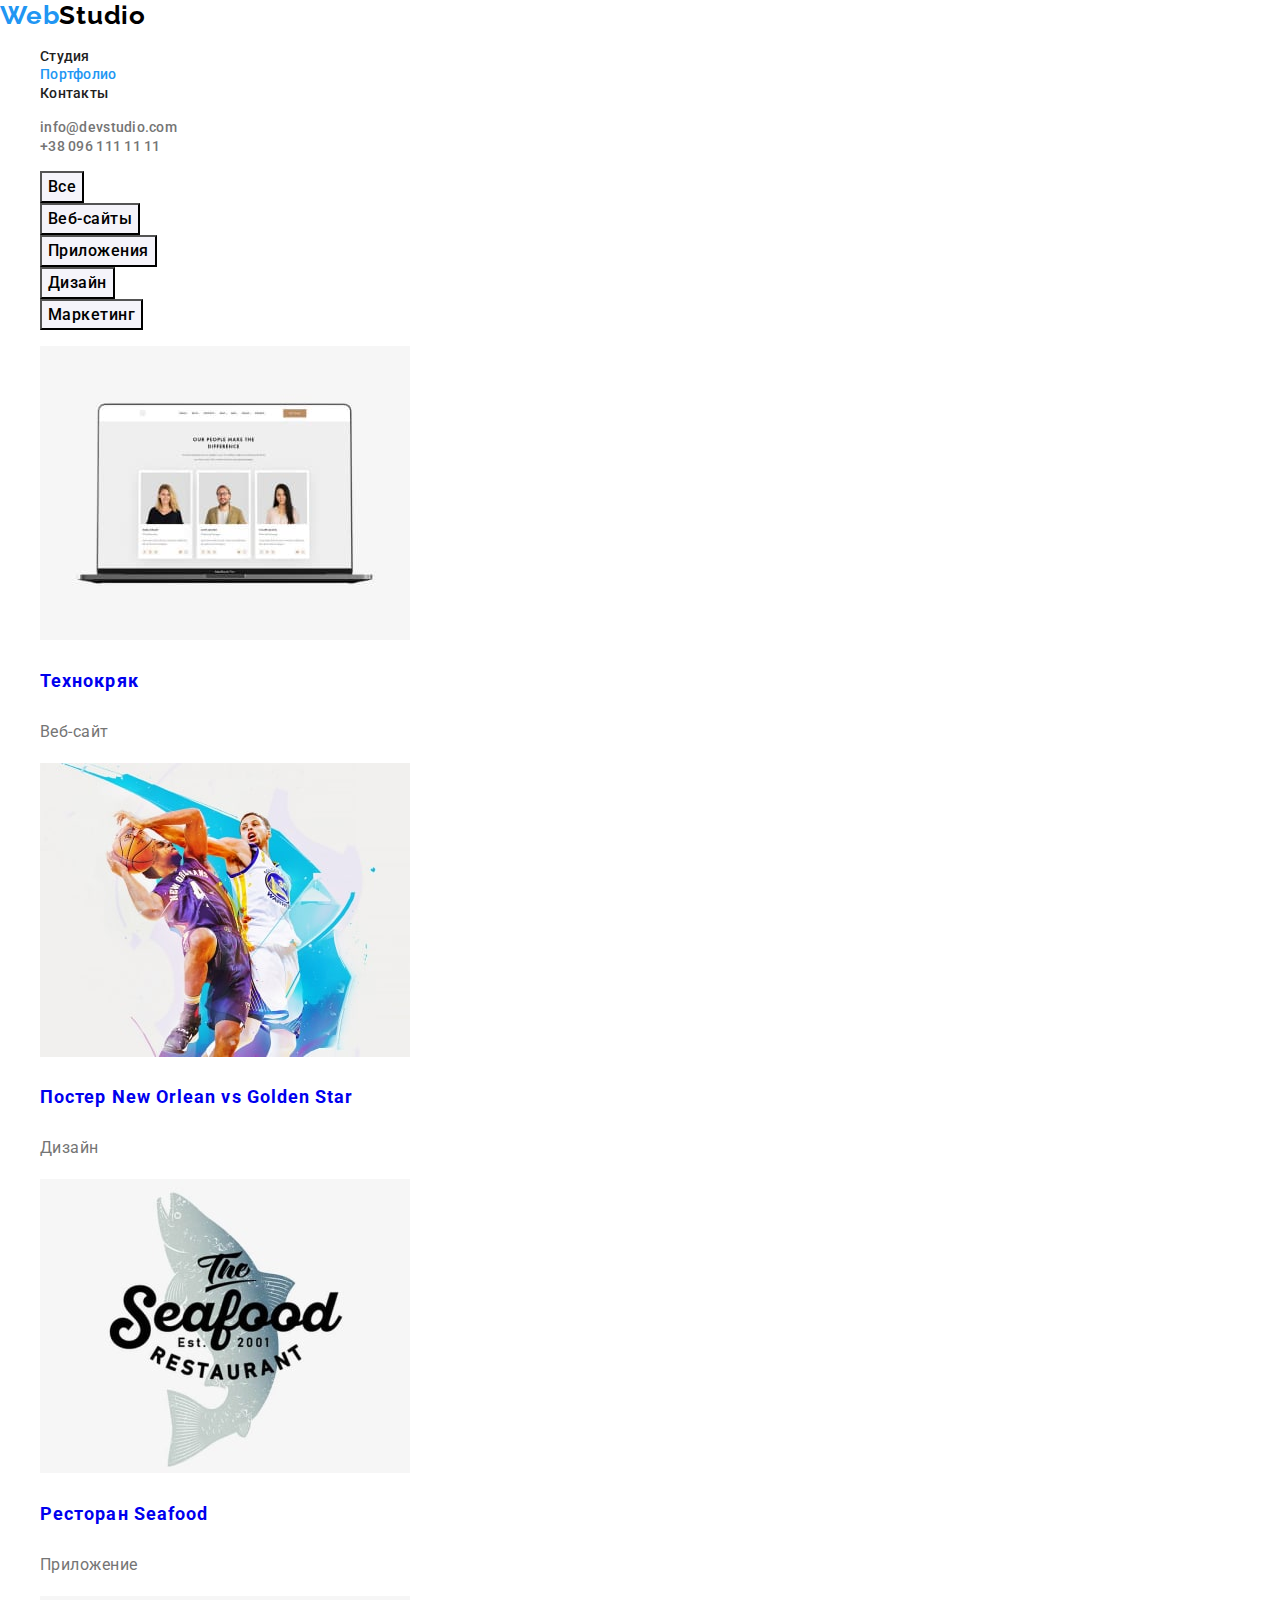
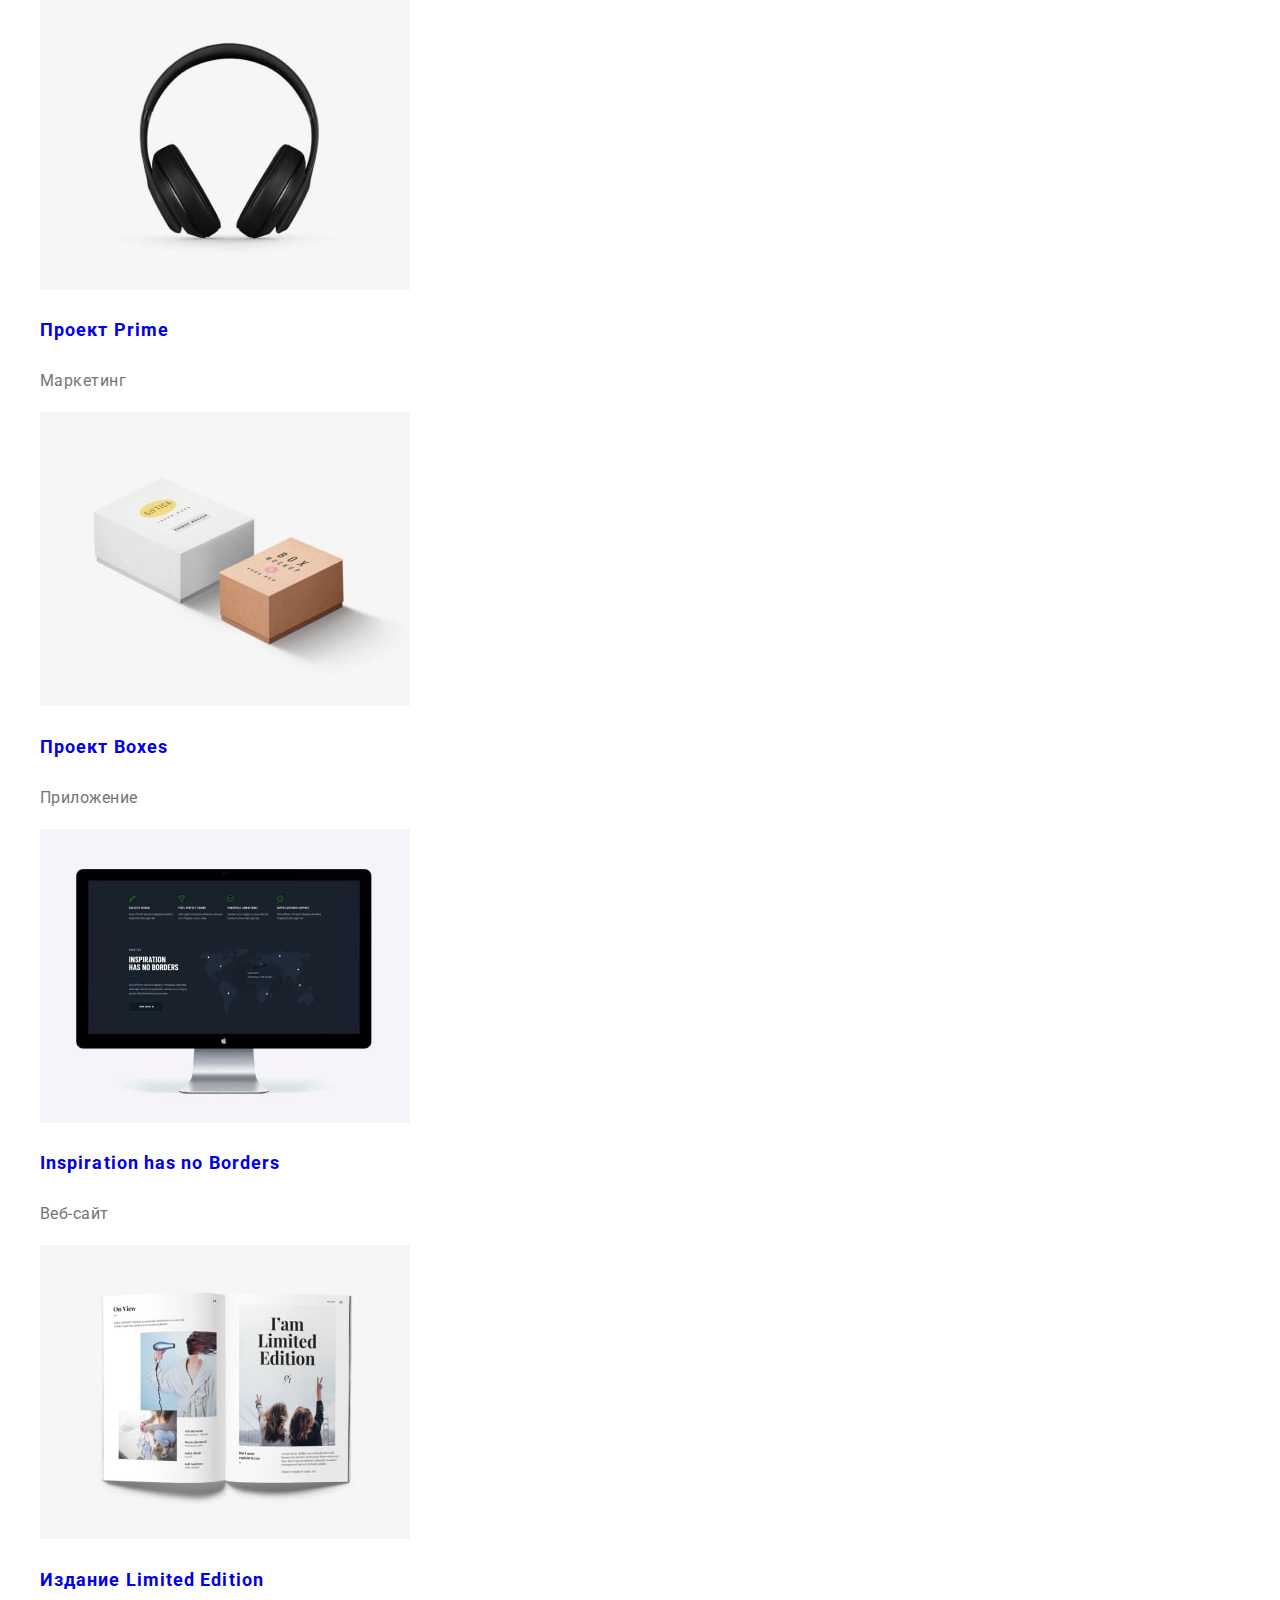
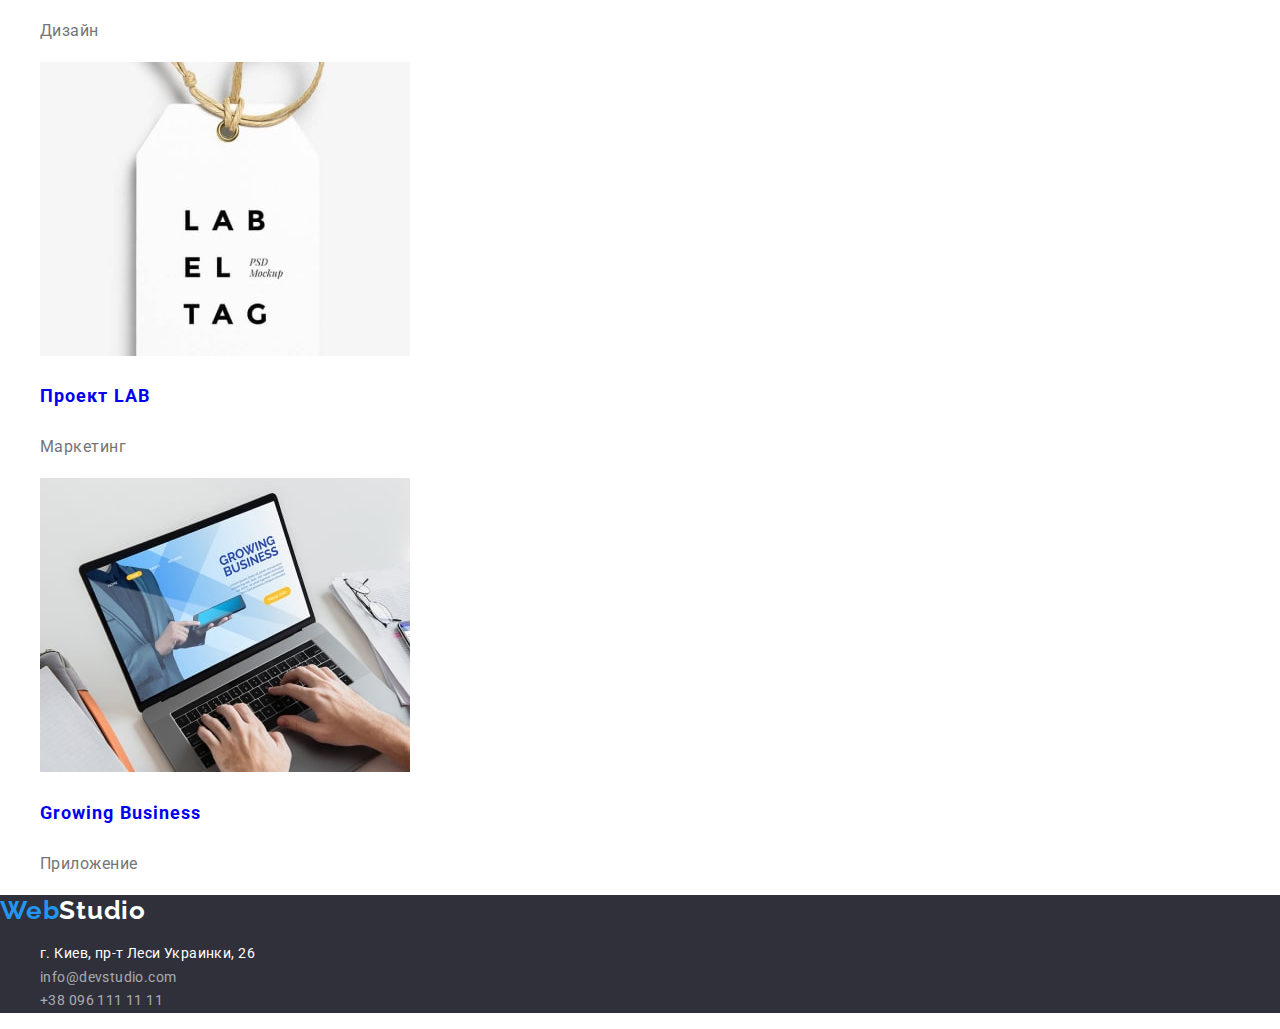
==== portfolio.html @ 2e001776 "add new class" ====
<!DOCTYPE html>
<html lang="ru">
  <head>
    <meta charset="UTF-8" />
    <meta http-equiv="X-UA-Compatible" content="IE=edge" />
    <meta name="viewport" content="width=device-width, initial-scale=1.0" />

    <link rel="preconnect" href="https://fonts.googleapis.com" />
    <link rel="preconnect" href="https://fonts.gstatic.com" crossorigin />
    <title>Document</title>
    <link
      href="https://fonts.googleapis.com/css2?family=Raleway:wght@700&family=Roboto:wght@400;500;700;900&display=swap"
      rel="stylesheet"
    />
    <link rel="stylesheet" href="https://cdnjs.cloudflare.com/ajax/libs/modern-normalize/1.1.0/modern-normalize.min.css">
    <link rel="stylesheet" href="./css/styles.css" />
  </head>
  <body>
    <!--Шапка сайта-->
    <header>
      <nav>
        <a href="" class="logo link">Web<span class="textlogo-black logo">Studio</span> </a>
        <ul class="site-nav list">
          <li><a href="./index.html" class="nav-link link">Студия</a></li>
          <li><a href="./portfolio.html" class="nav-link link current">Портфолио</a></li>
          <li><a href="" class="nav-link link">Контакты</a></li>
        </ul>
      </nav>
      <ul class="list">
        <li>
          <a class="contacts-link link" href="mailto:info@devstudio.com">info@devstudio.com</a>
        </li>
        <li><a class="contacts-link link" href="tel:+380961111111">+38 096 111 11 11</a></li>
      </ul>
    </header>
    <main>
      <!-- WORK -->
      <section class="work">
        <h1 class="visually-hidden">Наше портфолио</h1>
        <h2 class="visually-hidden">Фильтры</h2>
        <ul class="filter-list list">
          <li><button type="button" class="filter-btn">Все</button></li>
          <li><button type="button" class="filter-btn">Веб-сайты</button></li>
          <li><button type="button" class="filter-btn">Приложения</button></li>
          <li><button type="button" class="filter-btn">Дизайн</button></li>
          <li><button type="button" class="filter-btn">Маркетинг</button></li>
        </ul>
        <h2 class="visually-hidden">Меню</h2>
        <ul class="work-list list">
          <li class="work-item">
            <a class="work-link link" href="./portfolio.html">
              <img src="./images/tehno.jpg" alt="технокряк" width="370" height="294" />
              <h3 class="work-pre-title">Технокряк</h3>
              <p class="work-text">Веб-сайт</p>
            </a>
          </li>
          <li class="work-item">
            <a class="work-link link" href="./portfolio.html">
              <img
                src="./images/New-Orlean.jpg"
                alt="Постер New Orlean vs Golden Star"
                width="370"
                height="294"
              />
              <h3 class="work-pre-title">Постер New Orlean vs Golden Star</h3>
              <p class="work-text">Дизайн</p>
            </a>
          </li>
          <li class="work-item">
            <a class="work-link link" href="./portfolio.html">
              <img src="./images/Seafood.jpg" alt="Ресторан Seafood" width="370" height="294" />
              <h3 class="work-pre-title">Ресторан Seafood</h3>
              <p class="work-text">Приложение</p>
            </a>
          </li>
          <li class="work-item">
            <a class="work-link link" href="./portfolio.html">
              <img src="./images/Prime.jpg" alt="Проект Prime" width="370" height="294" />
              <h3 class="work-pre-title">Проект Prime</h3>
              <p class="work-text">Маркетинг</p>
            </a>
          </li>
          <li class="work-item">
            <a class="work-link link" href="./portfolio.html">
              <img src="./images/Boxes.jpg" alt="Проект Boxes" width="370" height="294" />
              <h3 class="work-pre-title">Проект Boxes</h3>
              <p class="work-text">Приложение</p>
            </a>
          </li>
          <li class="work-item">
            <a class="work-link link" href="./portfolio.html">
              <img
                src="./images/Inspiration.jpg"
                alt="Inspiration has no Borders"
                width="370"
                height="294"
              />

              <h3 class="work-pre-title">Inspiration has no Borders</h3>
              <p class="work-text">Веб-сайт</p>
            </a>
          </li>
          <li class="work-item">
            <a class="work-link link" href="./portfolio.html">
              <img
                src="./images/Limited-Edition.jpg"
                alt="Издание Limited Edition"
                width="370"
                height="294"
              />
              <h3 class="work-pre-title">Издание Limited Edition</h3>
              <p class="work-text">Дизайн</p>
            </a>
          </li>
          <li class="work-item">
            <a class="work-link link" href="./portfolio.html"
              ><img src="./images/LAB.jpg" alt="Проект LAB" width="370" height="294" />
              <h3 class="work-pre-title">Проект LAB</h3>
              <p class="work-text">Маркетинг</p></a
            >
          </li>
          <li class="work-item">
            <a class="work-link link" href="./portfolio.html"
              ><img
                src="./images/Growing-Business.jpg"
                alt="Growing Business"
                width="370"
                height="294"
              />
              <h3 class="work-pre-title">Growing Business</h3>
              <p class="work-text">Приложение</p></a
            >
          </li>
        </ul>
      </section>
    </main>
    <!--Футер-->
    <footer class="footer">
      <a href="" class="logo link">Web<span class="textlogo-white logo">Studio</span></a>
      <address>
        <ul class="footer-list list">
          <li>
            <a class="link link-adress" href="https://goo.gl/maps/HgSEHA6W2RSiuSY3A"
              >г. Киев, пр-т Леси Украинки, 26</a
            >
          </li>
          <li>
            <a class="footer-link link" href="mailto:info@devstudio.com">info@devstudio.com</a>
          </li>
          <li><a class="footer-link link" href="tel:+380961111111">+38 096 111 11 11</a></li>
        </ul>
      </address>
    </footer>
  </body>
</html>
---- css/styles.css ----
/* Селекторы, их ранги:
- Универссальный *
- Тег p
- клас .header-link
- Атрибута [href]
- ID #text
- Дети .header > a
- Потомки .header a
- сосед .header+a
- все соседи ниже .header~.header
- .header.link - именно один класс с родителя
----------------------------------------------------*/
/*НАША палитра:
- основной цвет #212121
- вторичный цвет #757575
- вторичный цвет фона белый #F5F4FA
- вторичный цвет фона черный #2F303A
- белый #FFFFFF
- бекграунд акцент #2196F3 */

:root {
  --main-text-color: #212121;
  --link-hover-color: #2196f3;
  --bgc-main-color: #ffffff;
  --bcg-secondary-color: #2f303a;
  --secondary-text-clor: #757575;
  --text-color-white: #ffffff;
}
/* ------------------------Общие селекторы - Утилиты */
html{
  box-sizing: border-box;
}
*,*::before,*::after {
  box-sizing: inherit;
}
body {
  font-family: 'Roboto', 'Raleway', sans-serif;
  font-weight: 400;
  background-color: var(--bgc-main-color);
  color: var(--main-text-color);
  margin: 0;
}
.link {
  text-decoration: none;
}
.list {
  list-style: none;
}
header {
  background-color: var(--bgc-main-color);
}
.visually-hidden {
  position: absolute;
  white-space: nowrap;
  width: 1px;
  height: 1px;
  overflow: hidden;
  border: 0;
  padding: 0;
  clip: rect(0 0 0 0);
  clip-path: inset(50%);
  margin: -1px;
}
/*----------------------------Оформление логотипа */
.logo {
  font-family: 'Raleway', sans-serif;
  font-weight: 700;
  font-size: 26px;
  line-height: 1.19;
  letter-spacing: 0.03em;
  color: #2196f3;
}
.textlogo-black {
  font-family: 'Raleway', sans-serif;
  font-weight: 700;
  font-size: 26px;
  line-height: 1.19;
  letter-spacing: 0.03em;
  color: #000000;
}
.logo:focus {
  color: var(--link-hover-color);
}
/*---------------------- Список навигации сайта */
.site-nav .nav-link,
.contacts-link {
  font-family: 'Roboto', sans-serif;
  font-weight: 500;
  font-size: 14px;
  line-height: 1.14;
  letter-spacing: 0.02em;
  color: #212121;
}
.contacts-link {
  color: var(--secondary-text-clor);
}
.site-nav .nav-link:hover,
.site-nav .nav-link:focus,
.contacts-link:hover,
.contacts-link:focus {
  color: var(--link-hover-color);
}
.site-nav .nav-link.current {
  color: var(--link-hover-color);
}

/*--------------------------Main Блок Герой */
.hero {
  background-color: var(--bcg-secondary-color);
}
.hero-title {
  font-weight: 900;
  font-size: 44px;
  line-height: 1.36;
  text-align: center;
  letter-spacing: 0.06em;
  text-transform: uppercase;
  color: var(--text-color-white);
}
.hero-btn {
  display: inline-block;
  font-family: inherit;
  font-weight: 700;
  font-size: 16px;
  line-height: 1.87;
  background-color: #2196f3;
  color: var(--text-color-white);
  cursor: pointer;
  border-radius: 4px;
  padding: 10px 32px;
  min-width: 200px;
  text-align: center;
  border: 1px solid transparent;
}
/*---------------------- Секция "Чем мы занимаемся?*/
.about {
  background-color: var(--bgc-main-color);
  color: var(--main-text-color);
}
.about-title {
  font-family: 'Roboto', sans-serif;
  font-weight: 700;
  font-size: 14px;
  line-height: 1.14;
  letter-spacing: 0.03em;
  text-transform: uppercase;
}
.about-title + p {
  font-family: 'Roboto', sans-serif;
  font-size: 14px;
  line-height: 1.71;
  letter-spacing: 0.03em;
  color: var(--secondary-text-clor);
}
.subtitle-about {
  font-family: 'Roboto';
  font-weight: 700;
  font-size: 36px;
  line-height: 1.16;
  text-align: center;
  letter-spacing: 0.03em;
}
/*--------------------------Секция Команда */
.team {
  background-color: #f5f4fa;
  color: var(--main-text-color);
}
.team-title {
  font-family: 'Roboto';
  font-weight: 700;
  font-size: 36px;
  line-height: 1.16;
  text-align: center;
  letter-spacing: 0.03em;
}
.name,
.name + p {
  font-family: 'Roboto';
  font-weight: 500;
  font-size: 16px;
  line-height: 1.18;
  text-align: center;
  letter-spacing: 0.03em;
}
.name + p {
  color: var(--secondary-text-clor);
}
/*---------------------Футер--------------------- */
.textlogo-white {
  color: #ffffff;
}
.footer {
  background-color: var(--bcg-secondary-color);
  color: var(--bgc-main-color);
  text-decoration: none;
}
.footer-list a {
  text-decoration: none;
  font-family: 'Roboto';
  font-style: normal;
  font-size: 14px;
  line-height: 1.71;
  letter-spacing: 0.03em;
  color: var(--text-color-white);
}
.footer-list .footer-link {
  color: rgba(255, 255, 255, 0.6);
}
.footer-link:hover,
.footer-link:focus,
.link-adress:hover {
  color: var(--link-hover-color);
}
/* ----------------portfolio.html--------------- */
.work {
  font-family: 'Roboto', sans-serif;
  background-color: var(--bgc-main-color);
  color: var(--main-text-color);
}
.filter-btn {
  font-family: inherit;
  font-weight: 500;
  font-size: 16px;
  line-height: 1.62;
  text-align: center;
  letter-spacing: 0.03em;
  background-color: #f5f4fa;
  cursor: pointer;
}
.filter-btn:focus,
.filter-btn:hover {
  background-color: var(--link-hover-color);
  color: var(--bgc-main-color);
}
.work-link:hover,
.work-link:focus {
  color: var(--link-hover-color);
}
.work-pre-title {
  font-family: 'Roboto';
  font-weight: 700;
  font-size: 18px;
  line-height: 2;
  letter-spacing: 0.06em;
}
.work-text {
  font-family: 'Roboto';
  font-size: 16px;
  line-height: 1.88;
  letter-spacing: 0.03em;
  color: var(--secondary-text-clor);
}
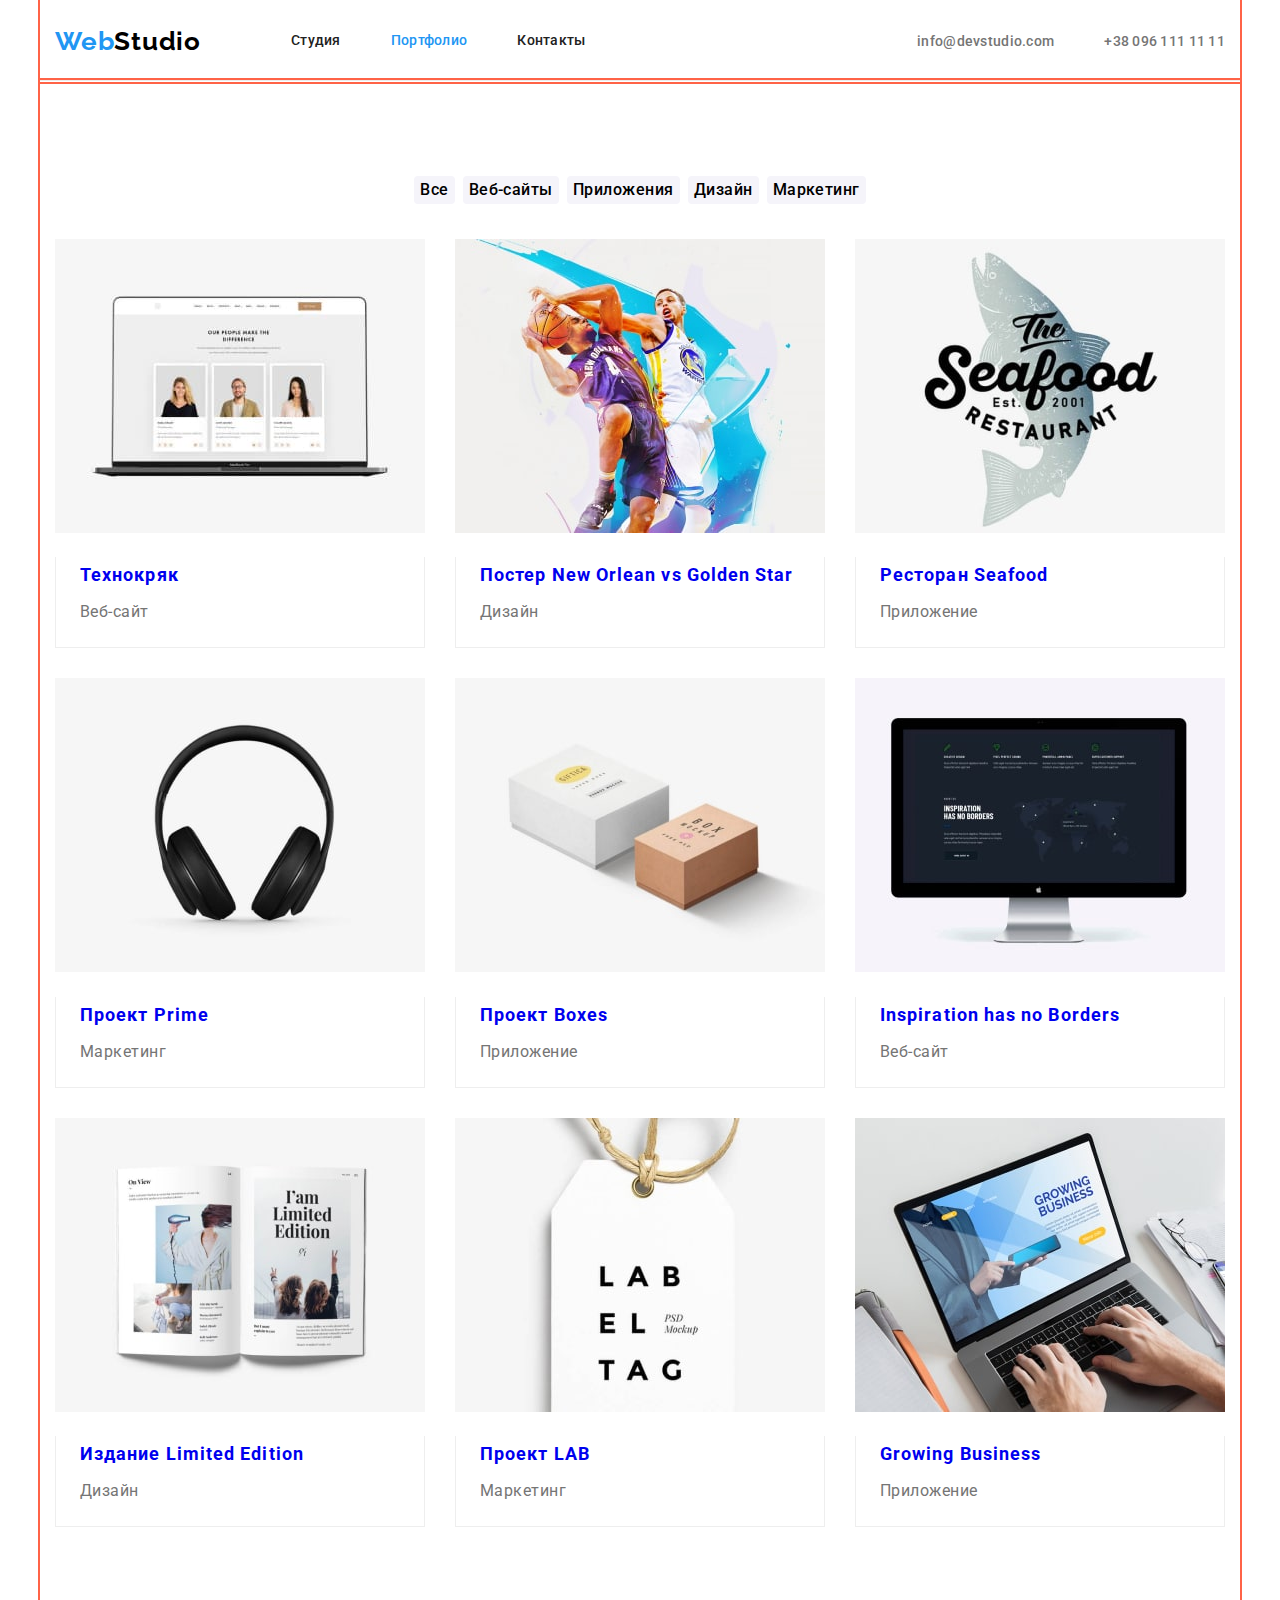
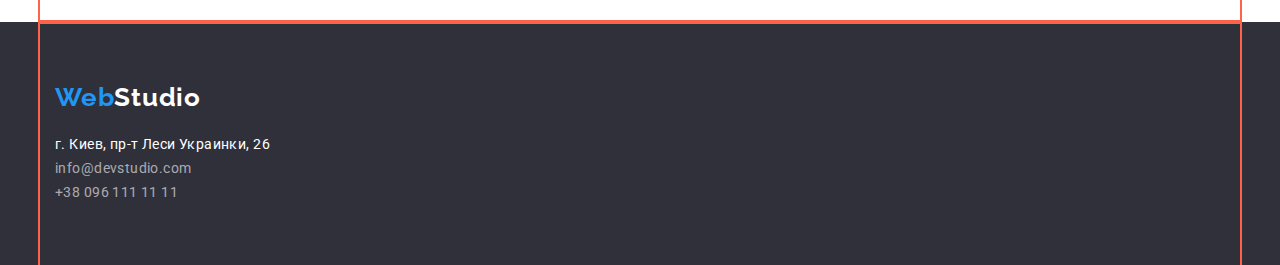
==== commit 0ed21f74: "HomeWork 3" ====
--- a/portfolio.html
+++ b/portfolio.html
@@ -12,144 +12,213 @@
       href="https://fonts.googleapis.com/css2?family=Raleway:wght@700&family=Roboto:wght@400;500;700;900&display=swap"
       rel="stylesheet"
     />
-    <link rel="stylesheet" href="https://cdnjs.cloudflare.com/ajax/libs/modern-normalize/1.1.0/modern-normalize.min.css">
+    <link
+      rel="stylesheet"
+      href="https://cdnjs.cloudflare.com/ajax/libs/modern-normalize/1.1.0/modern-normalize.min.css"
+    />
     <link rel="stylesheet" href="./css/styles.css" />
   </head>
   <body>
     <!--Шапка сайта-->
     <header>
-      <nav>
-        <a href="" class="logo link">Web<span class="textlogo-black logo">Studio</span> </a>
-        <ul class="site-nav list">
-          <li><a href="./index.html" class="nav-link link">Студия</a></li>
-          <li><a href="./portfolio.html" class="nav-link link current">Портфолио</a></li>
-          <li><a href="" class="nav-link link">Контакты</a></li>
+      <div class="conteiner">
+        <nav class="nav-conteiner">
+          <a href="" class="logo link">Web<span class="textlogo-black logo">Studio</span> </a>
+          <ul class="site-nav list">
+            <li class="item"><a href="./index.html" class="nav-link link">Студия</a></li>
+            <li class="item">
+              <a href="./portfolio.html" class="nav-link link current">Портфолио</a>
+            </li>
+            <li class="item"><a href="" class="nav-link link">Контакты</a></li>
+          </ul>
+        </nav>
+        <ul class="contact-list list">
+          <li class="item">
+            <a class="contacts-link link" href="mailto:info@devstudio.com">info@devstudio.com</a>
+          </li>
+          <li class="item">
+            <a class="contacts-link link" href="tel:+380961111111">+38 096 111 11 11</a>
+          </li>
         </ul>
-      </nav>
-      <ul class="list">
-        <li>
-          <a class="contacts-link link" href="mailto:info@devstudio.com">info@devstudio.com</a>
-        </li>
-        <li><a class="contacts-link link" href="tel:+380961111111">+38 096 111 11 11</a></li>
-      </ul>
+      </div>
     </header>
     <main>
       <!-- WORK -->
-      <section class="work">
-        <h1 class="visually-hidden">Наше портфолио</h1>
-        <h2 class="visually-hidden">Фильтры</h2>
-        <ul class="filter-list list">
-          <li><button type="button" class="filter-btn">Все</button></li>
-          <li><button type="button" class="filter-btn">Веб-сайты</button></li>
-          <li><button type="button" class="filter-btn">Приложения</button></li>
-          <li><button type="button" class="filter-btn">Дизайн</button></li>
-          <li><button type="button" class="filter-btn">Маркетинг</button></li>
-        </ul>
-        <h2 class="visually-hidden">Меню</h2>
-        <ul class="work-list list">
-          <li class="work-item">
-            <a class="work-link link" href="./portfolio.html">
-              <img src="./images/tehno.jpg" alt="технокряк" width="370" height="294" />
-              <h3 class="work-pre-title">Технокряк</h3>
-              <p class="work-text">Веб-сайт</p>
-            </a>
-          </li>
-          <li class="work-item">
-            <a class="work-link link" href="./portfolio.html">
-              <img
-                src="./images/New-Orlean.jpg"
-                alt="Постер New Orlean vs Golden Star"
-                width="370"
-                height="294"
-              />
-              <h3 class="work-pre-title">Постер New Orlean vs Golden Star</h3>
-              <p class="work-text">Дизайн</p>
-            </a>
-          </li>
-          <li class="work-item">
-            <a class="work-link link" href="./portfolio.html">
-              <img src="./images/Seafood.jpg" alt="Ресторан Seafood" width="370" height="294" />
-              <h3 class="work-pre-title">Ресторан Seafood</h3>
-              <p class="work-text">Приложение</p>
-            </a>
-          </li>
-          <li class="work-item">
-            <a class="work-link link" href="./portfolio.html">
-              <img src="./images/Prime.jpg" alt="Проект Prime" width="370" height="294" />
-              <h3 class="work-pre-title">Проект Prime</h3>
-              <p class="work-text">Маркетинг</p>
-            </a>
-          </li>
-          <li class="work-item">
-            <a class="work-link link" href="./portfolio.html">
-              <img src="./images/Boxes.jpg" alt="Проект Boxes" width="370" height="294" />
-              <h3 class="work-pre-title">Проект Boxes</h3>
-              <p class="work-text">Приложение</p>
-            </a>
-          </li>
-          <li class="work-item">
-            <a class="work-link link" href="./portfolio.html">
-              <img
-                src="./images/Inspiration.jpg"
-                alt="Inspiration has no Borders"
-                width="370"
-                height="294"
-              />
+      <section class="work section">
+        <div class="conteiner">
+          <h1 class="visually-hidden">Наше портфолио</h1>
+          <h2 class="visually-hidden">Фильтры</h2>
+          <ul class="filter-list list">
+            <li class="filter-item"><button type="button" class="filter-btn">Все</button></li>
+            <li class="filter-item"><button type="button" class="filter-btn">Веб-сайты</button></li>
+            <li class="filter-item">
+              <button type="button" class="filter-btn">Приложения</button>
+            </li>
+            <li class="filter-item"><button type="button" class="filter-btn">Дизайн</button></li>
+            <li class="filter-item"><button type="button" class="filter-btn">Маркетинг</button></li>
+          </ul>
+          <h2 class="visually-hidden">Меню</h2>
+          <ul class="work-list list">
+            <li class="work-item">
+              <a class="work-link link" href="./portfolio.html">
+                <img
+                  class="work-img"
+                  src="./images/tehno.jpg"
+                  alt="технокряк"
+                  width="370"
+                  height="294"
+                />
+                <div class="work-border">
+                  <h3 class="work-pre-title">Технокряк</h3>
+                  <p class="work-text">Веб-сайт</p>
+                </div>
+              </a>
+            </li>
+            <li class="work-item">
+              <a class="work-link link" href="./portfolio.html">
+                <img
+                  class="work-img"
+                  src="./images/New-Orlean.jpg"
+                  alt="Постер New Orlean vs Golden Star"
+                  width="370"
+                  height="294"
+                />
+                <div class="work-border">
+                  <h3 class="work-pre-title">Постер New Orlean vs Golden Star</h3>
+                  <p class="work-text">Дизайн</p>
+                </div>
+              </a>
+            </li>
+            <li class="work-item">
+              <a class="work-link link" href="./portfolio.html">
+                <img
+                  class="work-img"
+                  src="./images/Seafood.jpg"
+                  alt="Ресторан Seafood"
+                  width="370"
+                  height="294"
+                />
+                <div class="work-border">
+                  <h3 class="work-pre-title">Ресторан Seafood</h3>
+                  <p class="work-text">Приложение</p>
+                </div>
+              </a>
+            </li>
+            <li class="work-item">
+              <a class="work-link link" href="./portfolio.html">
+                <img
+                  class="work-img"
+                  src="./images/Prime.jpg"
+                  alt="Проект Prime"
+                  width="370"
+                  height="294"
+                />
+                <div class="work-border">
+                  <h3 class="work-pre-title">Проект Prime</h3>
+                  <p class="work-text">Маркетинг</p>
+                </div>
+              </a>
+            </li>
+            <li class="work-item">
+              <a class="work-link link" href="./portfolio.html">
+                <img
+                  class="work-img"
+                  src="./images/Boxes.jpg"
+                  alt="Проект Boxes"
+                  width="370"
+                  height="294"
+                />
+                <div class="work-border">
+                  <h3 class="work-pre-title">Проект Boxes</h3>
+                  <p class="work-text">Приложение</p>
+                </div>
+              </a>
+            </li>
+            <li class="work-item">
+              <a class="work-link link" href="./portfolio.html">
+                <img
+                  class="work-img"
+                  src="./images/Inspiration.jpg"
+                  alt="Inspiration has no Borders"
+                  width="370"
+                  height="294"
+                />
 
-              <h3 class="work-pre-title">Inspiration has no Borders</h3>
-              <p class="work-text">Веб-сайт</p>
-            </a>
-          </li>
-          <li class="work-item">
-            <a class="work-link link" href="./portfolio.html">
-              <img
-                src="./images/Limited-Edition.jpg"
-                alt="Издание Limited Edition"
-                width="370"
-                height="294"
-              />
-              <h3 class="work-pre-title">Издание Limited Edition</h3>
-              <p class="work-text">Дизайн</p>
-            </a>
-          </li>
-          <li class="work-item">
-            <a class="work-link link" href="./portfolio.html"
-              ><img src="./images/LAB.jpg" alt="Проект LAB" width="370" height="294" />
-              <h3 class="work-pre-title">Проект LAB</h3>
-              <p class="work-text">Маркетинг</p></a
-            >
-          </li>
-          <li class="work-item">
-            <a class="work-link link" href="./portfolio.html"
-              ><img
-                src="./images/Growing-Business.jpg"
-                alt="Growing Business"
-                width="370"
-                height="294"
-              />
-              <h3 class="work-pre-title">Growing Business</h3>
-              <p class="work-text">Приложение</p></a
-            >
-          </li>
-        </ul>
+                <div class="work-border">
+                  <h3 class="work-pre-title">Inspiration has no Borders</h3>
+                  <p class="work-text">Веб-сайт</p>
+                </div>
+              </a>
+            </li>
+            <li class="work-item">
+              <a class="work-link link" href="./portfolio.html">
+                <img
+                  class="work-img"
+                  src="./images/Limited-Edition.jpg"
+                  alt="Издание Limited Edition"
+                  width="370"
+                  height="294"
+                />
+                <div class="work-border">
+                  <h3 class="work-pre-title">Издание Limited Edition</h3>
+                  <p class="work-text">Дизайн</p>
+                </div>
+              </a>
+            </li>
+            <li class="work-item">
+              <a class="work-link link" href="./portfolio.html"
+                ><img
+                  class="work-img"
+                  src="./images/LAB.jpg"
+                  alt="Проект LAB"
+                  width="370"
+                  height="294"
+                />
+                <div class="work-border">
+                  <h3 class="work-pre-title">Проект LAB</h3>
+                  <p class="work-text">Маркетинг</p>
+                </div>
+              </a>
+            </li>
+            <li class="work-item">
+              <a class="work-link link" href="./portfolio.html"
+                ><img
+                  class="work-img"
+                  src="./images/Growing-Business.jpg"
+                  alt="Growing Business"
+                  width="370"
+                  height="294"
+                />
+                <div class="work-border">
+                  <h3 class="work-pre-title">Growing Business</h3>
+                  <p class="work-text">Приложение</p>
+                </div>
+              </a>
+            </li>
+          </ul>
+        </div>
       </section>
     </main>
     <!--Футер-->
     <footer class="footer">
-      <a href="" class="logo link">Web<span class="textlogo-white logo">Studio</span></a>
-      <address>
-        <ul class="footer-list list">
-          <li>
-            <a class="link link-adress" href="https://goo.gl/maps/HgSEHA6W2RSiuSY3A"
-              >г. Киев, пр-т Леси Украинки, 26</a
-            >
-          </li>
-          <li>
-            <a class="footer-link link" href="mailto:info@devstudio.com">info@devstudio.com</a>
-          </li>
-          <li><a class="footer-link link" href="tel:+380961111111">+38 096 111 11 11</a></li>
-        </ul>
-      </address>
+      <div class="conteiner">
+        <a href="" class="logo link footer-logo"
+          >Web<span class="textlogo-white logo">Studio</span></a
+        >
+        <address class="footer-adress">
+          <ul class="footer-list list">
+            <li>
+              <a class="link-adress link" href="https://goo.gl/maps/HgSEHA6W2RSiuSY3A"
+                >г. Киев, пр-т Леси Украинки, 26</a
+              >
+            </li>
+            <li>
+              <a class="footer-link link" href="mailto:info@devstudio.com">info@devstudio.com</a>
+            </li>
+            <li><a class="footer-link link" href="tel:+380961111111">+38 096 111 11 11</a></li>
+          </ul>
+        </address>
+      </div>
     </footer>
   </body>
 </html>
--- a/css/styles.css
+++ b/css/styles.css
@@ -25,12 +25,27 @@
   --bcg-secondary-color: #2f303a;
   --secondary-text-clor: #757575;
   --text-color-white: #ffffff;
+  --work-border-color: 1px solid #eeeeee;
 }
 /* ------------------------Общие селекторы - Утилиты */
-html{
+html {
   box-sizing: border-box;
 }
-*,*::before,*::after {
+h1,
+h2,
+h3,
+h4,
+h5,
+h6,
+ul,
+ol,
+p {
+  margin: 0;
+  padding: 0;
+}
+*,
+*::before,
+*::after {
   box-sizing: inherit;
 }
 body {
@@ -38,16 +53,20 @@
   font-weight: 400;
   background-color: var(--bgc-main-color);
   color: var(--main-text-color);
-  margin: 0;
+  margin: 0 auto;
+  max-width: 1600px;
 }
 .link {
   text-decoration: none;
 }
 .list {
   list-style: none;
+  padding: 0;
+  margin: 0;
 }
 header {
   background-color: var(--bgc-main-color);
+  height: 80px;
 }
 .visually-hidden {
   position: absolute;
@@ -61,7 +80,17 @@
   clip-path: inset(50%);
   margin: -1px;
 }
-/*----------------------------Оформление логотипа */
+/* ____________________КОНТЕЙНЕР_________________ */
+.conteiner {
+  margin: 0 auto;
+  width: 1200px;
+  padding-left: 15px;
+  padding-right: 15px;
+  align-items: center;
+  outline: 2px solid tomato;
+}
+
+/*----------------------------Логотипа */
 .logo {
   font-family: 'Raleway', sans-serif;
   font-weight: 700;
@@ -69,6 +98,8 @@
   line-height: 1.19;
   letter-spacing: 0.03em;
   color: #2196f3;
+  display: inline-block;
+  margin-right: 90px;
 }
 .textlogo-black {
   font-family: 'Raleway', sans-serif;
@@ -77,11 +108,20 @@
   line-height: 1.19;
   letter-spacing: 0.03em;
   color: #000000;
+  margin: 0px;
 }
 .logo:focus {
   color: var(--link-hover-color);
 }
+
 /*---------------------- Список навигации сайта */
+header .conteiner {
+  display: flex;
+}
+.nav-conteiner {
+  display: flex;
+  align-items: center;
+}
 .site-nav .nav-link,
 .contacts-link {
   font-family: 'Roboto', sans-serif;
@@ -91,6 +131,26 @@
   letter-spacing: 0.02em;
   color: #212121;
 }
+.nav-link {
+  display: block;
+  padding-top: 15px;
+  padding-bottom: 15px;
+}
+.site-nav {
+  display: flex;
+}
+.site-nav .item:not(:last-child) {
+  margin-right: 50px;
+}
+.contact-list {
+  display: flex;
+  margin-top: 32px;
+  margin-bottom: 32px;
+  margin-left: auto;
+}
+.contact-list .item:not(:last-child) {
+  margin-right: 50px;
+}
 .contacts-link {
   color: var(--secondary-text-clor);
 }
@@ -107,6 +167,9 @@
 /*--------------------------Main Блок Герой */
 .hero {
   background-color: var(--bcg-secondary-color);
+  text-align: center;
+  margin: 0 auto;
+  align-items: center;
 }
 .hero-title {
   font-weight: 900;
@@ -116,6 +179,8 @@
   letter-spacing: 0.06em;
   text-transform: uppercase;
   color: var(--text-color-white);
+  margin-bottom: 10px;
+  padding-top: 200px;
 }
 .hero-btn {
   display: inline-block;
@@ -131,12 +196,25 @@
   min-width: 200px;
   text-align: center;
   border: 1px solid transparent;
+  margin-bottom: 200px;
 }
 /*---------------------- Секция "Чем мы занимаемся?*/
 .about {
   background-color: var(--bgc-main-color);
   color: var(--main-text-color);
 }
+.about-list {
+  display: flex;
+  align-items: center;
+  padding-top: 90px;
+}
+.about-list .about-item:not(:last-child) {
+  margin-right: 30px;
+}
+.about-item {
+  width: 270px;
+}
+
 .about-title {
   font-family: 'Roboto', sans-serif;
   font-weight: 700;
@@ -159,12 +237,30 @@
   line-height: 1.16;
   text-align: center;
   letter-spacing: 0.03em;
+  margin-top: 95px;
+  margin-bottom: 50px;
+  margin-right: auto;
+  margin-left: auto;
+}
+.pic-list {
+  display: flex;
+  align-items: center;
+}
+.pic-list .pic-item:not(:last-child) {
+  margin-right: 30px;
+}
+.pic-item {
+  margin-bottom: 94px;
+  width: 370px;
 }
 /*--------------------------Секция Команда */
 .team {
   background-color: #f5f4fa;
   color: var(--main-text-color);
 }
+.team .conteiner {
+  align-items: center;
+}
 .team-title {
   font-family: 'Roboto';
   font-weight: 700;
@@ -172,6 +268,22 @@
   line-height: 1.16;
   text-align: center;
   letter-spacing: 0.03em;
+  padding-bottom: 50px;
+  padding-top: 95px;
+}
+.team-list {
+  display: flex;
+}
+.team-item {
+  width: 380px;
+  margin-bottom: 94px;
+  background: #ffffff;
+  box-shadow: 0px 1px 3px rgba(0, 0, 0, 0.12), 0px 1px 1px rgba(0, 0, 0, 0.14),
+    0px 2px 1px rgba(0, 0, 0, 0.2);
+  border-radius: 0px 0px 4px 4px;
+}
+.team-list .team-item:not(:last-child) {
+  margin-right: 30px;
 }
 .name,
 .name + p {
@@ -182,8 +294,13 @@
   text-align: center;
   letter-spacing: 0.03em;
 }
+.name {
+  margin-top: 30px;
+  margin-bottom: 10px;
+}
 .name + p {
   color: var(--secondary-text-clor);
+  margin-bottom: 30px;
 }
 /*---------------------Футер--------------------- */
 .textlogo-white {
@@ -194,6 +311,16 @@
   color: var(--bgc-main-color);
   text-decoration: none;
 }
+.footer-logo {
+  display: inline-block;
+  padding-top: 60px;
+  padding-bottom: 20px;
+  margin-right: auto;
+}
+.footer-adress {
+  margin-bottom: 60px;
+  margin-right: auto;
+}
 .footer-list a {
   text-decoration: none;
   font-family: 'Roboto';
@@ -203,6 +330,7 @@
   letter-spacing: 0.03em;
   color: var(--text-color-white);
 }
+
 .footer-list .footer-link {
   color: rgba(255, 255, 255, 0.6);
 }
@@ -211,12 +339,32 @@
 .link-adress:hover {
   color: var(--link-hover-color);
 }
+.footer .conteiner {
+  display: flex;
+  flex-direction: column;
+}
+
 /* ----------------portfolio.html--------------- */
 .work {
   font-family: 'Roboto', sans-serif;
   background-color: var(--bgc-main-color);
   color: var(--main-text-color);
 }
+.work .conteiner {
+  border-top: 1px solid #ececec;
+}
+.filter-list {
+  display: flex;
+  justify-content: center;
+  margin-top: 95px;
+  margin-bottom: 35px;
+}
+.filter-list .filter-item:not(:last-child) {
+  margin-right: 8px;
+}
+.filter-item {
+  align-items: center;
+}
 .filter-btn {
   font-family: inherit;
   font-weight: 500;
@@ -224,14 +372,32 @@
   line-height: 1.62;
   text-align: center;
   letter-spacing: 0.03em;
-  background-color: #f5f4fa;
   cursor: pointer;
+  background: #f5f4fa;
+  border-radius: 4px;
+  border: none;
 }
 .filter-btn:focus,
 .filter-btn:hover {
   background-color: var(--link-hover-color);
   color: var(--bgc-main-color);
 }
+.work-list {
+  display: flex;
+  flex-wrap: wrap;
+  padding-bottom: 95px;
+}
+.work-item {
+  width: calc((100% - 60px) / 3);
+  margin-right: 30px;
+  margin-bottom: 30px;
+}
+.work-item:nth-child(3n) {
+  margin-right: 0px;
+}
+.work-item:nth-last-child(-n + 3) {
+  margin-bottom: 0px;
+}
 .work-link:hover,
 .work-link:focus {
   color: var(--link-hover-color);
@@ -242,6 +408,9 @@
   font-size: 18px;
   line-height: 2;
   letter-spacing: 0.06em;
+  padding-left: 24px;
+  padding-right: 24px;
+  margin-bottom: 4px;
 }
 .work-text {
   font-family: 'Roboto';
@@ -249,4 +418,15 @@
   line-height: 1.88;
   letter-spacing: 0.03em;
   color: var(--secondary-text-clor);
-}
+  padding-left: 24px;
+  padding-right: 24px;
+  margin-bottom: 20px;
+}
+.work-img {
+  margin-bottom: 20px;
+}
+.work-border {
+  border-right: var(--work-border-color);
+  border-left: var(--work-border-color);
+  border-bottom: var(--work-border-color);
+}
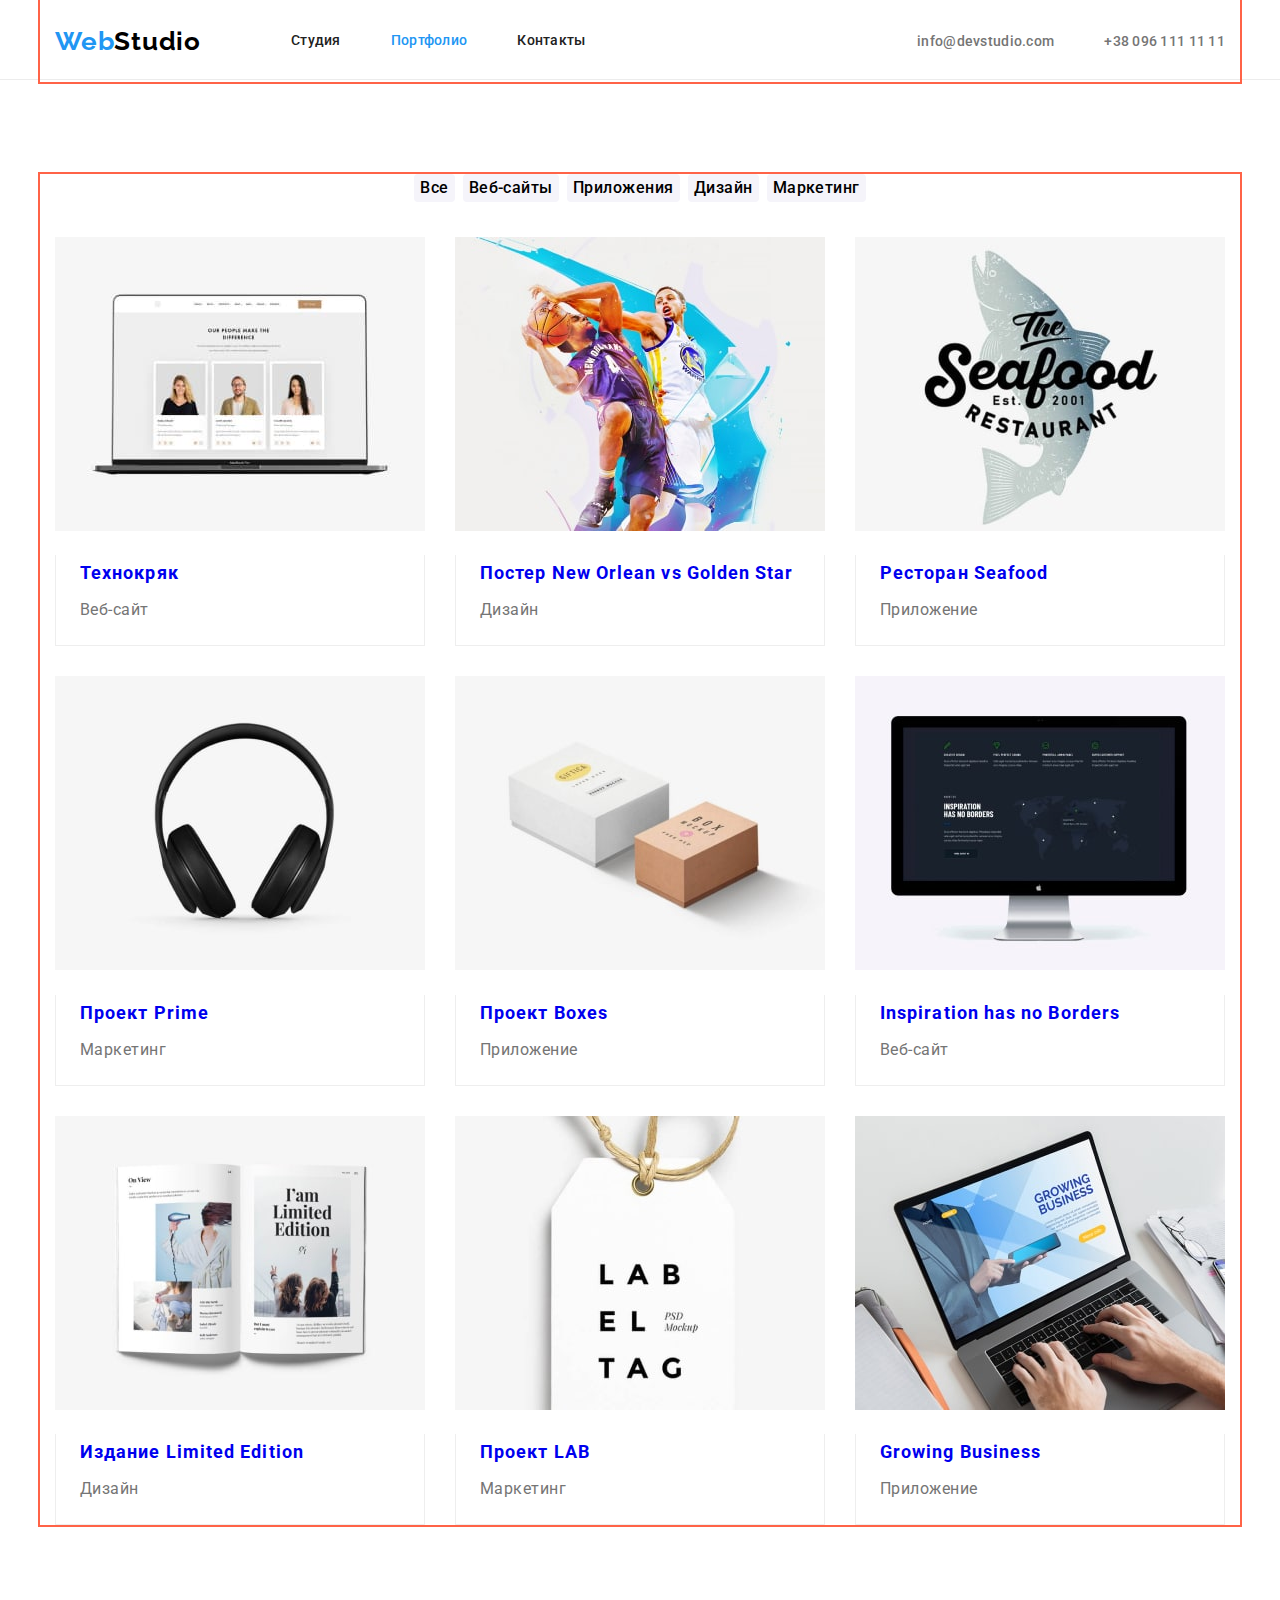
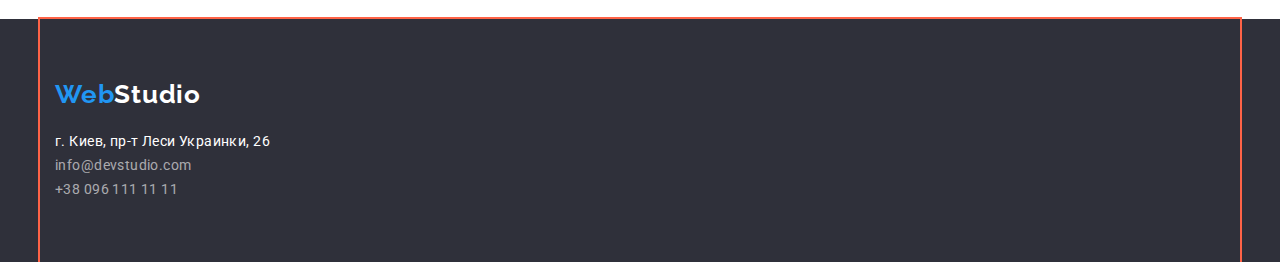
==== commit 67f711c0: "add new class" ====
--- a/portfolio.html
+++ b/portfolio.html
@@ -44,7 +44,7 @@
     </header>
     <main>
       <!-- WORK -->
-      <section class="work section">
+      <section class="work section section">
         <div class="conteiner">
           <h1 class="visually-hidden">Наше портфолио</h1>
           <h2 class="visually-hidden">Фильтры</h2>
--- a/css/styles.css
+++ b/css/styles.css
@@ -26,6 +26,7 @@
   --secondary-text-clor: #757575;
   --text-color-white: #ffffff;
   --work-border-color: 1px solid #eeeeee;
+  --header-border: 1px solid #ececec;
 }
 /* ------------------------Общие селекторы - Утилиты */
 html {
@@ -80,6 +81,10 @@
   clip-path: inset(50%);
   margin: -1px;
 }
+.section {
+  padding-top: 94px;
+  padding-bottom: 94px;
+}
 /* ____________________КОНТЕЙНЕР_________________ */
 .conteiner {
   margin: 0 auto;
@@ -117,6 +122,9 @@
 /*---------------------- Список навигации сайта */
 header .conteiner {
   display: flex;
+}
+header {
+  border-bottom: var(--header-border);
 }
 .nav-conteiner {
   display: flex;
@@ -206,7 +214,6 @@
 .about-list {
   display: flex;
   align-items: center;
-  padding-top: 90px;
 }
 .about-list .about-item:not(:last-child) {
   margin-right: 30px;
@@ -250,7 +257,6 @@
   margin-right: 30px;
 }
 .pic-item {
-  margin-bottom: 94px;
   width: 370px;
 }
 /*--------------------------Секция Команда */
@@ -269,14 +275,13 @@
   text-align: center;
   letter-spacing: 0.03em;
   padding-bottom: 50px;
-  padding-top: 95px;
 }
 .team-list {
   display: flex;
 }
 .team-item {
   width: 380px;
-  margin-bottom: 94px;
+
   background: #ffffff;
   box-shadow: 0px 1px 3px rgba(0, 0, 0, 0.12), 0px 1px 1px rgba(0, 0, 0, 0.14),
     0px 2px 1px rgba(0, 0, 0, 0.2);
@@ -350,13 +355,11 @@
   background-color: var(--bgc-main-color);
   color: var(--main-text-color);
 }
-.work .conteiner {
-  border-top: 1px solid #ececec;
-}
+
 .filter-list {
   display: flex;
   justify-content: center;
-  margin-top: 95px;
+
   margin-bottom: 35px;
 }
 .filter-list .filter-item:not(:last-child) {
@@ -385,7 +388,6 @@
 .work-list {
   display: flex;
   flex-wrap: wrap;
-  padding-bottom: 95px;
 }
 .work-item {
   width: calc((100% - 60px) / 3);
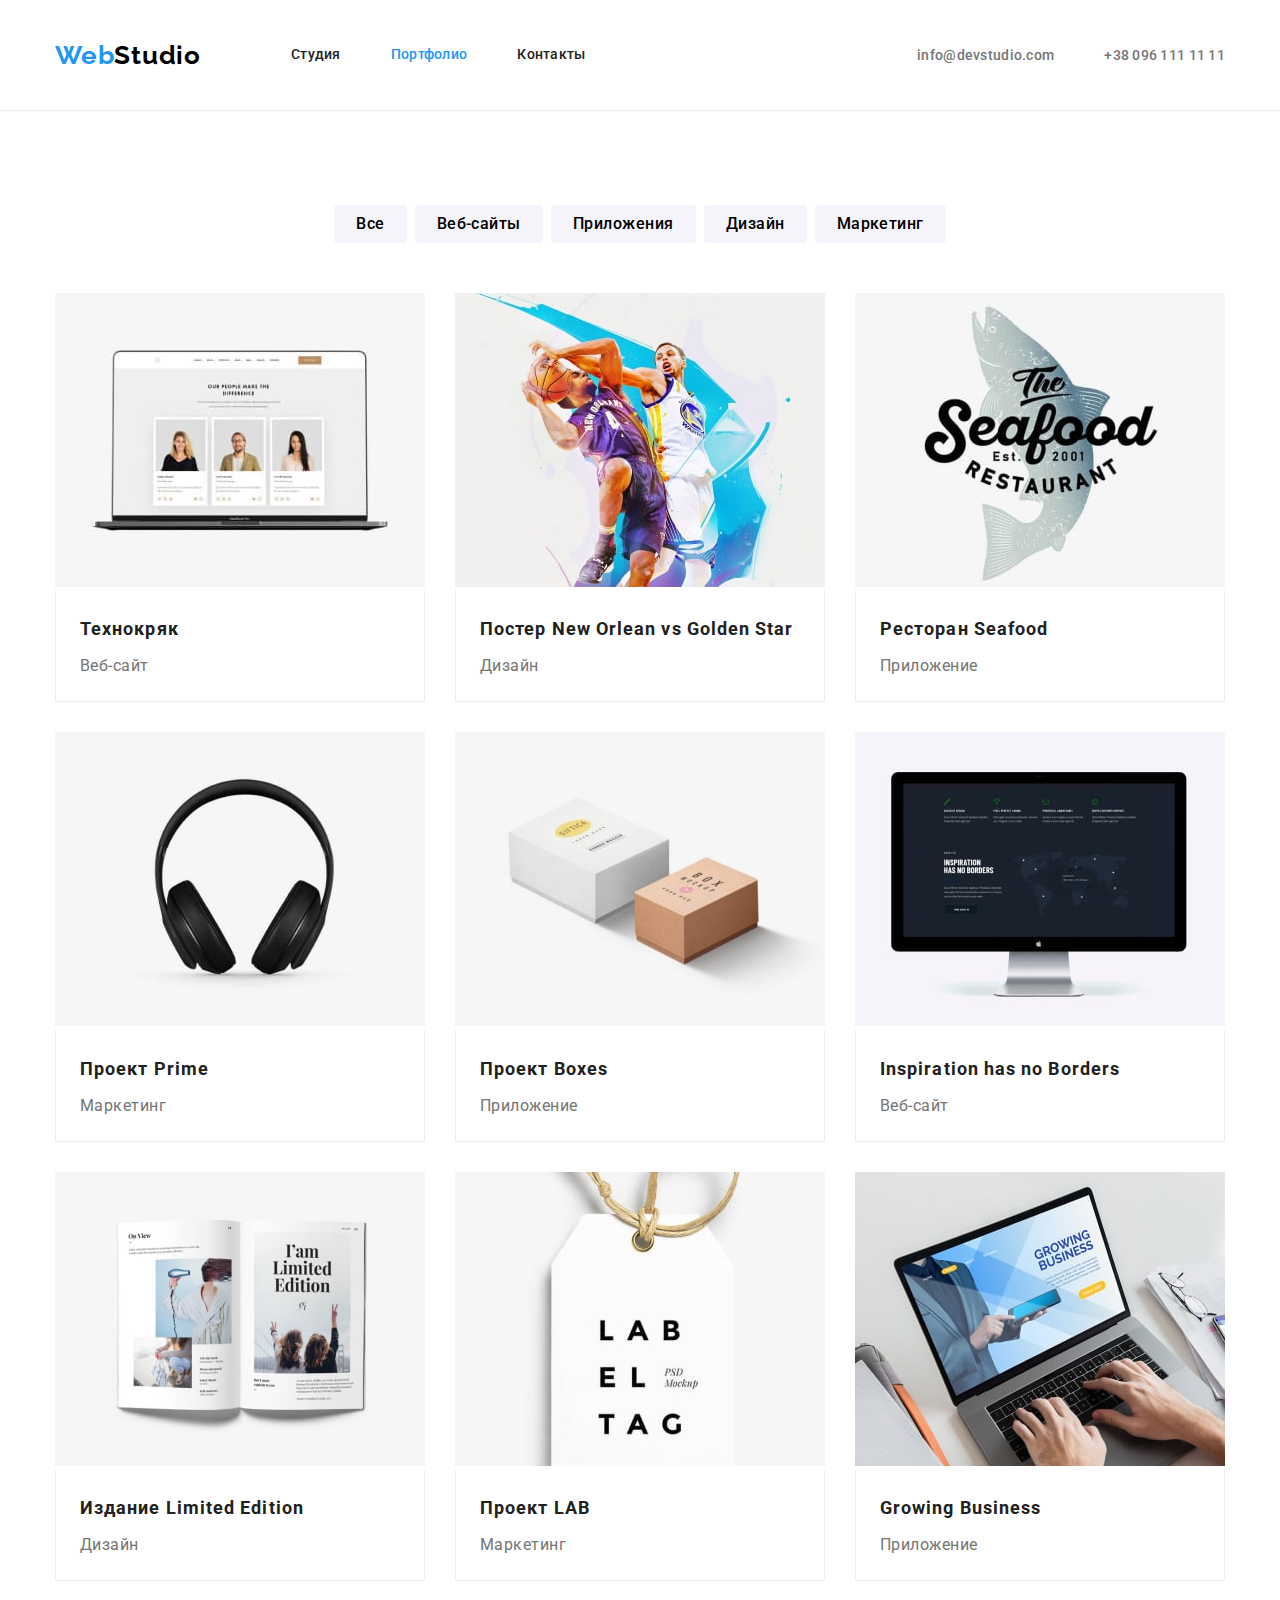
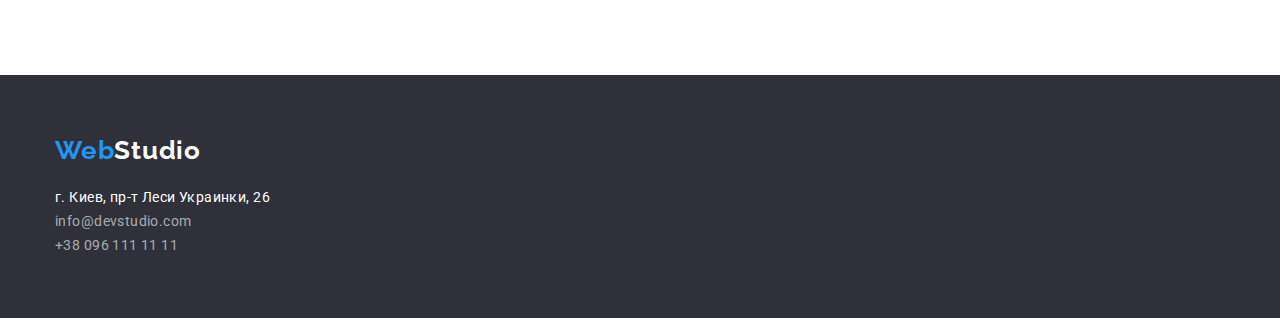
==== commit d782addf: "1. Для .contact-list приберіть верхній і нижній паддинги 2. Для .conteiner приберіть align-items  3." ====
--- a/portfolio.html
+++ b/portfolio.html
@@ -7,7 +7,7 @@
 
     <link rel="preconnect" href="https://fonts.googleapis.com" />
     <link rel="preconnect" href="https://fonts.gstatic.com" crossorigin />
-    <title>Document</title>
+    <title>Portfolio</title>
     <link
       href="https://fonts.googleapis.com/css2?family=Raleway:wght@700&family=Roboto:wght@400;500;700;900&display=swap"
       rel="stylesheet"
--- a/css/styles.css
+++ b/css/styles.css
@@ -67,7 +67,6 @@
 }
 header {
   background-color: var(--bgc-main-color);
-  height: 80px;
 }
 .visually-hidden {
   position: absolute;
@@ -91,8 +90,6 @@
   width: 1200px;
   padding-left: 15px;
   padding-right: 15px;
-  align-items: center;
-  outline: 2px solid tomato;
 }
 
 /*----------------------------Логотипа */
@@ -122,9 +119,12 @@
 /*---------------------- Список навигации сайта */
 header .conteiner {
   display: flex;
+  align-items: center;
 }
 header {
   border-bottom: var(--header-border);
+  padding-top: 32px;
+  padding-bottom: 32px;
 }
 .nav-conteiner {
   display: flex;
@@ -152,8 +152,6 @@
 }
 .contact-list {
   display: flex;
-  margin-top: 32px;
-  margin-bottom: 32px;
   margin-left: auto;
 }
 .contact-list .item:not(:last-child) {
@@ -178,6 +176,8 @@
   text-align: center;
   margin: 0 auto;
   align-items: center;
+  padding-top: 200px;
+  padding-bottom: 200px;
 }
 .hero-title {
   font-weight: 900;
@@ -187,8 +187,10 @@
   letter-spacing: 0.06em;
   text-transform: uppercase;
   color: var(--text-color-white);
-  margin-bottom: 10px;
-  padding-top: 200px;
+  margin-bottom: 30px;
+  max-width: 696px;
+  margin-left: 452px;
+  margin-right: 452px;
 }
 .hero-btn {
   display: inline-block;
@@ -204,7 +206,6 @@
   min-width: 200px;
   text-align: center;
   border: 1px solid transparent;
-  margin-bottom: 200px;
 }
 /*---------------------- Секция "Чем мы занимаемся?*/
 .about {
@@ -229,6 +230,7 @@
   line-height: 1.14;
   letter-spacing: 0.03em;
   text-transform: uppercase;
+  margin-bottom: 10px;
 }
 .about-title + p {
   font-family: 'Roboto', sans-serif;
@@ -259,6 +261,11 @@
 .pic-item {
   width: 370px;
 }
+.about-img {
+  display: block;
+  max-width: 100%;
+  height: auto;
+}
 /*--------------------------Секция Команда */
 .team {
   background-color: #f5f4fa;
@@ -274,13 +281,13 @@
   line-height: 1.16;
   text-align: center;
   letter-spacing: 0.03em;
-  padding-bottom: 50px;
+  margin-bottom: 50px;
 }
 .team-list {
   display: flex;
 }
 .team-item {
-  width: 380px;
+  width: 270px;
 
   background: #ffffff;
   box-shadow: 0px 1px 3px rgba(0, 0, 0, 0.12), 0px 1px 1px rgba(0, 0, 0, 0.14),
@@ -300,12 +307,12 @@
   letter-spacing: 0.03em;
 }
 .name {
-  margin-top: 30px;
+  padding-top: 30px;
   margin-bottom: 10px;
 }
 .name + p {
   color: var(--secondary-text-clor);
-  margin-bottom: 30px;
+  padding-bottom: 30px;
 }
 /*---------------------Футер--------------------- */
 .textlogo-white {
@@ -315,16 +322,15 @@
   background-color: var(--bcg-secondary-color);
   color: var(--bgc-main-color);
   text-decoration: none;
+  padding-top: 60px;
+  padding-bottom: 60px;
 }
 .footer-logo {
   display: inline-block;
-  padding-top: 60px;
-  padding-bottom: 20px;
-  margin-right: auto;
-}
+  margin-bottom: 20px;
+}
+
 .footer-adress {
-  margin-bottom: 60px;
-  margin-right: auto;
 }
 .footer-list a {
   text-decoration: none;
@@ -334,6 +340,9 @@
   line-height: 1.71;
   letter-spacing: 0.03em;
   color: var(--text-color-white);
+}
+.footer-item:not(:last-of-type) {
+  margin-bottom: 9px;
 }
 
 .footer-list .footer-link {
@@ -359,8 +368,7 @@
 .filter-list {
   display: flex;
   justify-content: center;
-
-  margin-bottom: 35px;
+  margin-bottom: 50px;
 }
 .filter-list .filter-item:not(:last-child) {
   margin-right: 8px;
@@ -379,6 +387,7 @@
   background: #f5f4fa;
   border-radius: 4px;
   border: none;
+  padding: 6px 22px;
 }
 .filter-btn:focus,
 .filter-btn:hover {
@@ -410,8 +419,7 @@
   font-size: 18px;
   line-height: 2;
   letter-spacing: 0.06em;
-  padding-left: 24px;
-  padding-right: 24px;
+  color: var(--main-text-color);
   margin-bottom: 4px;
 }
 .work-text {
@@ -420,15 +428,12 @@
   line-height: 1.88;
   letter-spacing: 0.03em;
   color: var(--secondary-text-clor);
-  padding-left: 24px;
-  padding-right: 24px;
-  margin-bottom: 20px;
 }
 .work-img {
-  margin-bottom: 20px;
 }
 .work-border {
   border-right: var(--work-border-color);
   border-left: var(--work-border-color);
   border-bottom: var(--work-border-color);
-}
+  padding: 20px 24px;
+}
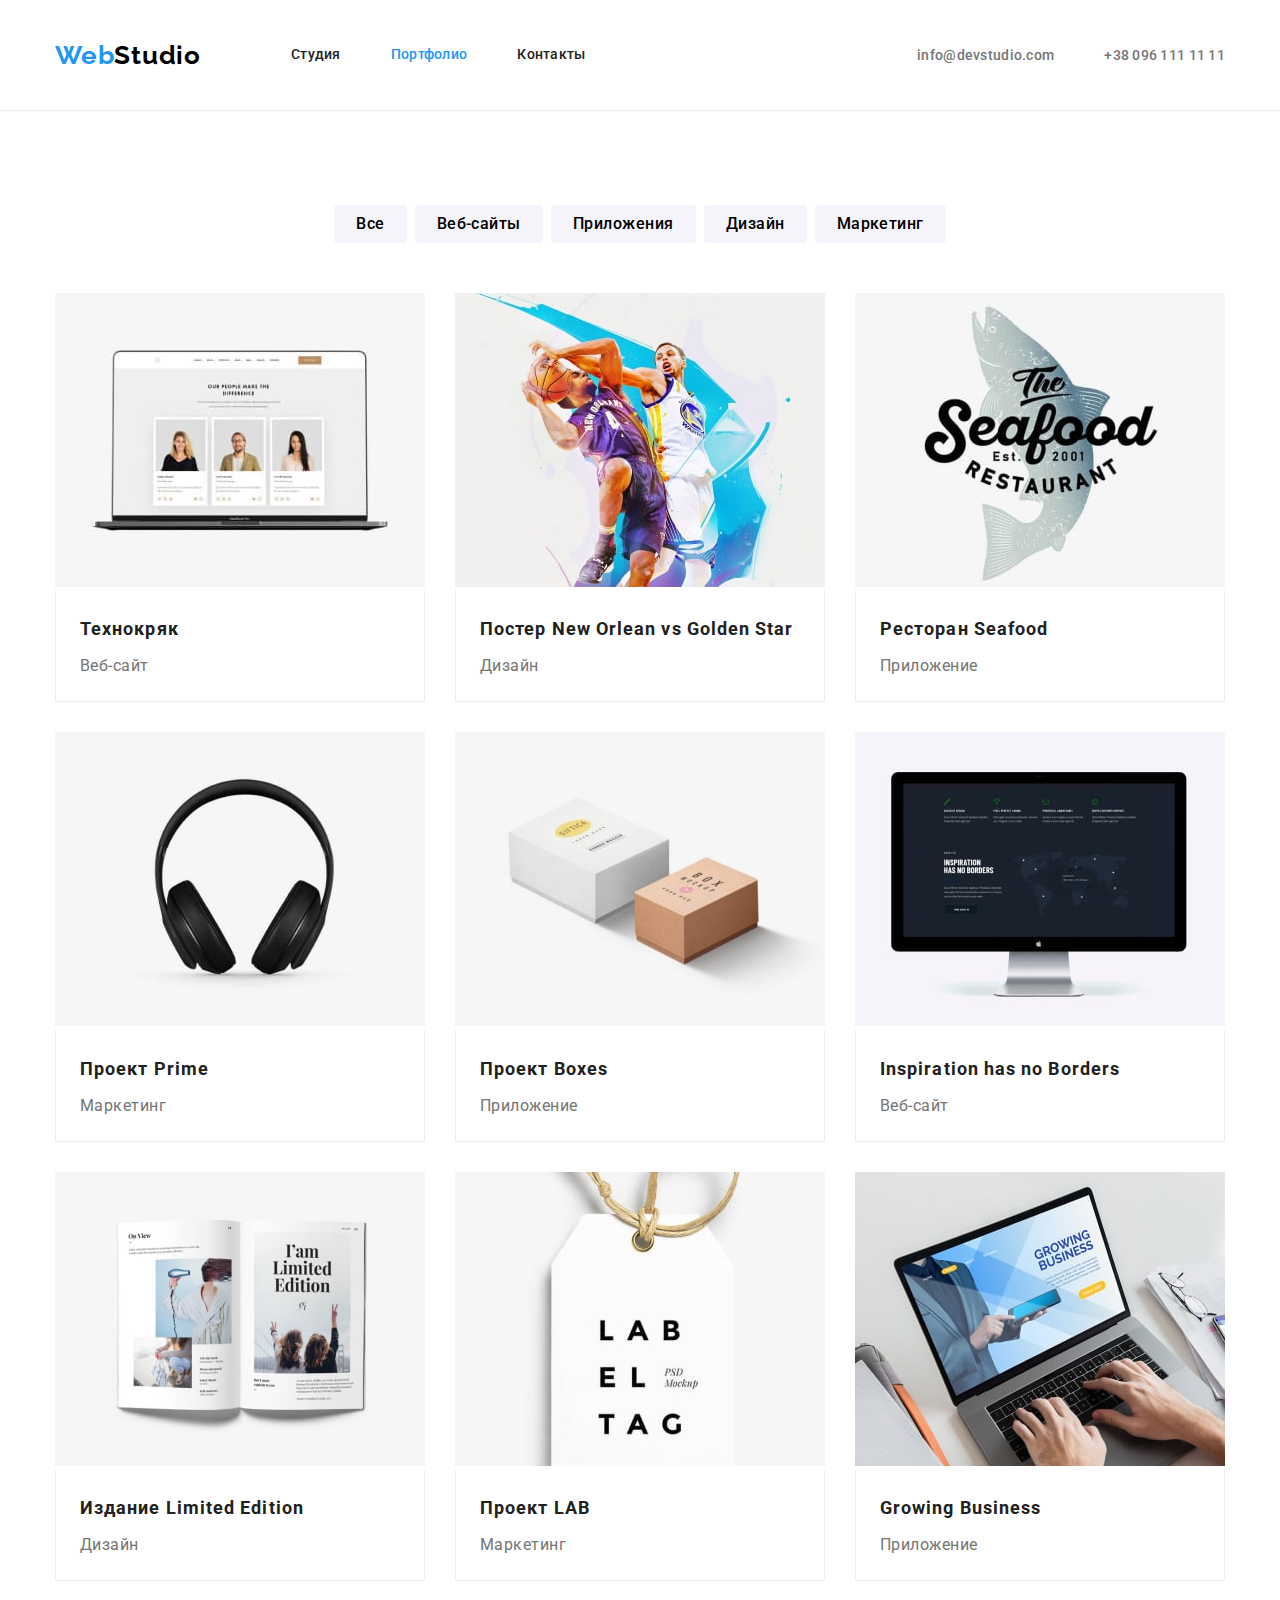
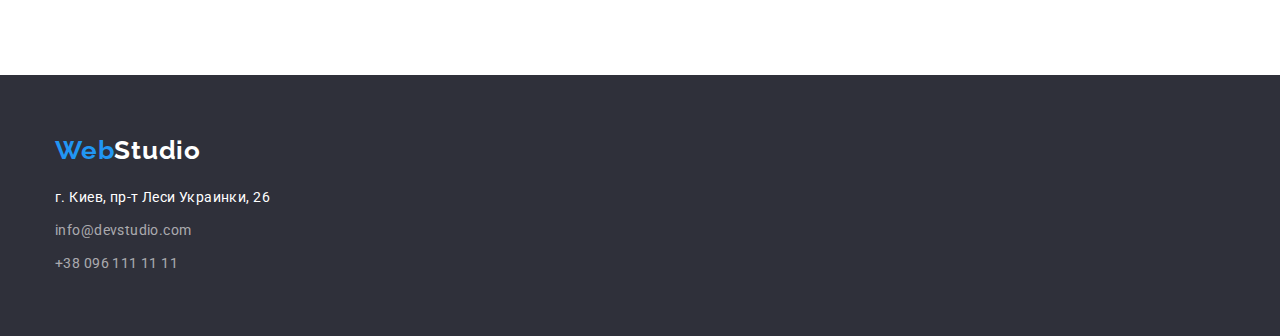
==== commit 11c187f6: "updete footer" ====
--- a/portfolio.html
+++ b/portfolio.html
@@ -207,12 +207,12 @@
         >
         <address class="footer-adress">
           <ul class="footer-list list">
-            <li>
+            <li class="footer-item">
               <a class="link-adress link" href="https://goo.gl/maps/HgSEHA6W2RSiuSY3A"
                 >г. Киев, пр-т Леси Украинки, 26</a
               >
             </li>
-            <li>
+            <li class="footer-item">
               <a class="footer-link link" href="mailto:info@devstudio.com">info@devstudio.com</a>
             </li>
             <li><a class="footer-link link" href="tel:+380961111111">+38 096 111 11 11</a></li>
